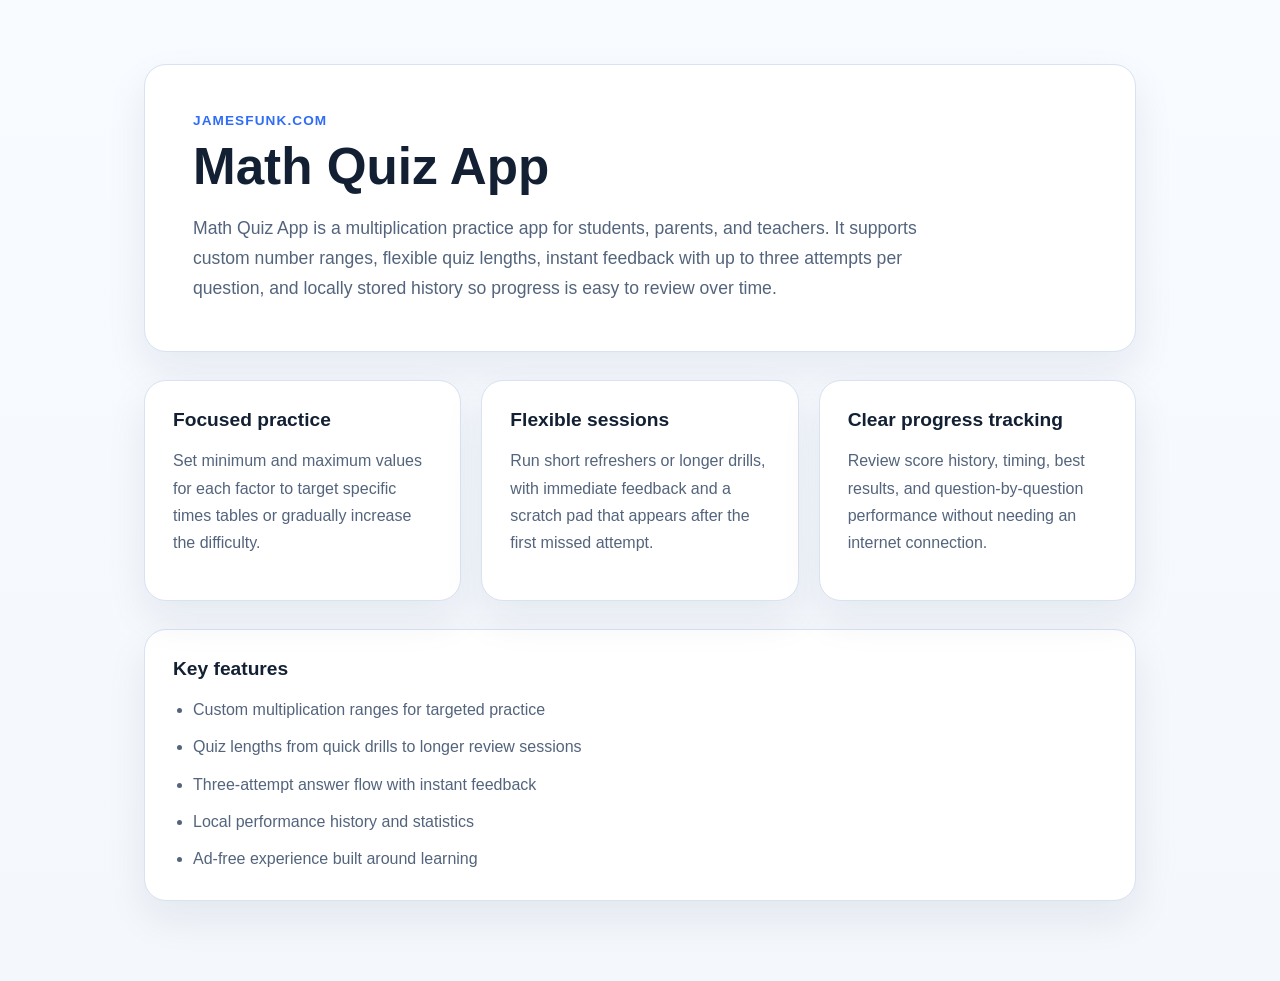
==== index.html @ 58355dc2 "Initial GitHub Pages site Co-authored-by: Copilot <223556219+Copilot@users.noreply.github.com>" ====
<!DOCTYPE html>
<html lang="en">
<head>
  <meta charset="UTF-8">
  <meta name="viewport" content="width=device-width, initial-scale=1.0">
  <title>James Funk | Math Quiz App</title>
  <meta
    name="description"
    content="A GitHub Pages landing page describing the Math Quiz App multiplication practice project."
  >
  <link rel="stylesheet" href="styles.css">
</head>
<body>
  <main class="page">
    <section class="hero">
      <p class="eyebrow">JamesFunk.com</p>
      <h1>Math Quiz App</h1>
      <p class="lead">
        Math Quiz App is a multiplication practice app for students, parents, and teachers.
        It supports custom number ranges, flexible quiz lengths, instant feedback with up to
        three attempts per question, and locally stored history so progress is easy to review
        over time.
      </p>
    </section>

    <section class="card-grid" aria-label="Highlights">
      <article class="card">
        <h2>Focused practice</h2>
        <p>
          Set minimum and maximum values for each factor to target specific times tables or
          gradually increase the difficulty.
        </p>
      </article>

      <article class="card">
        <h2>Flexible sessions</h2>
        <p>
          Run short refreshers or longer drills, with immediate feedback and a scratch pad that
          appears after the first missed attempt.
        </p>
      </article>

      <article class="card">
        <h2>Clear progress tracking</h2>
        <p>
          Review score history, timing, best results, and question-by-question performance
          without needing an internet connection.
        </p>
      </article>
    </section>

    <section class="details">
      <h2>Key features</h2>
      <ul>
        <li>Custom multiplication ranges for targeted practice</li>
        <li>Quiz lengths from quick drills to longer review sessions</li>
        <li>Three-attempt answer flow with instant feedback</li>
        <li>Local performance history and statistics</li>
        <li>Ad-free experience built around learning</li>
      </ul>
    </section>
  </main>
</body>
</html>
---- styles.css ----
:root {
  color-scheme: light;
  --bg: #f4f7fb;
  --surface: #ffffff;
  --text: #132033;
  --muted: #53647c;
  --accent: #2f6df6;
  --border: #d8e2f2;
  --shadow: 0 18px 40px rgba(27, 52, 97, 0.08);
}

* {
  box-sizing: border-box;
}

body {
  margin: 0;
  font-family: Arial, Helvetica, sans-serif;
  color: var(--text);
  background: linear-gradient(180deg, #f8fbff 0%, var(--bg) 100%);
}

.page {
  max-width: 1040px;
  margin: 0 auto;
  padding: 64px 24px 80px;
}

.hero,
.card,
.details {
  background: var(--surface);
  border: 1px solid var(--border);
  border-radius: 22px;
  box-shadow: var(--shadow);
}

.hero {
  padding: 48px;
}

.eyebrow {
  margin: 0 0 12px;
  color: var(--accent);
  font-size: 0.85rem;
  font-weight: 700;
  letter-spacing: 0.08em;
  text-transform: uppercase;
}

h1,
h2 {
  margin: 0;
}

h1 {
  font-size: clamp(2.4rem, 4vw, 4rem);
  line-height: 1.05;
}

.lead {
  max-width: 760px;
  margin: 20px 0 0;
  color: var(--muted);
  font-size: 1.1rem;
  line-height: 1.7;
}

.card-grid {
  display: grid;
  grid-template-columns: repeat(auto-fit, minmax(220px, 1fr));
  gap: 20px;
  margin-top: 28px;
}

.card,
.details {
  padding: 28px;
}

.card h2,
.details h2 {
  margin-bottom: 12px;
  font-size: 1.2rem;
}

.card p,
.details li {
  color: var(--muted);
  line-height: 1.7;
}

.details {
  margin-top: 28px;
}

.details ul {
  margin: 16px 0 0;
  padding-left: 20px;
}

.details li + li {
  margin-top: 10px;
}

@media (max-width: 640px) {
  .page {
    padding: 24px 16px 48px;
  }

  .hero,
  .card,
  .details {
    padding: 24px;
  }
}
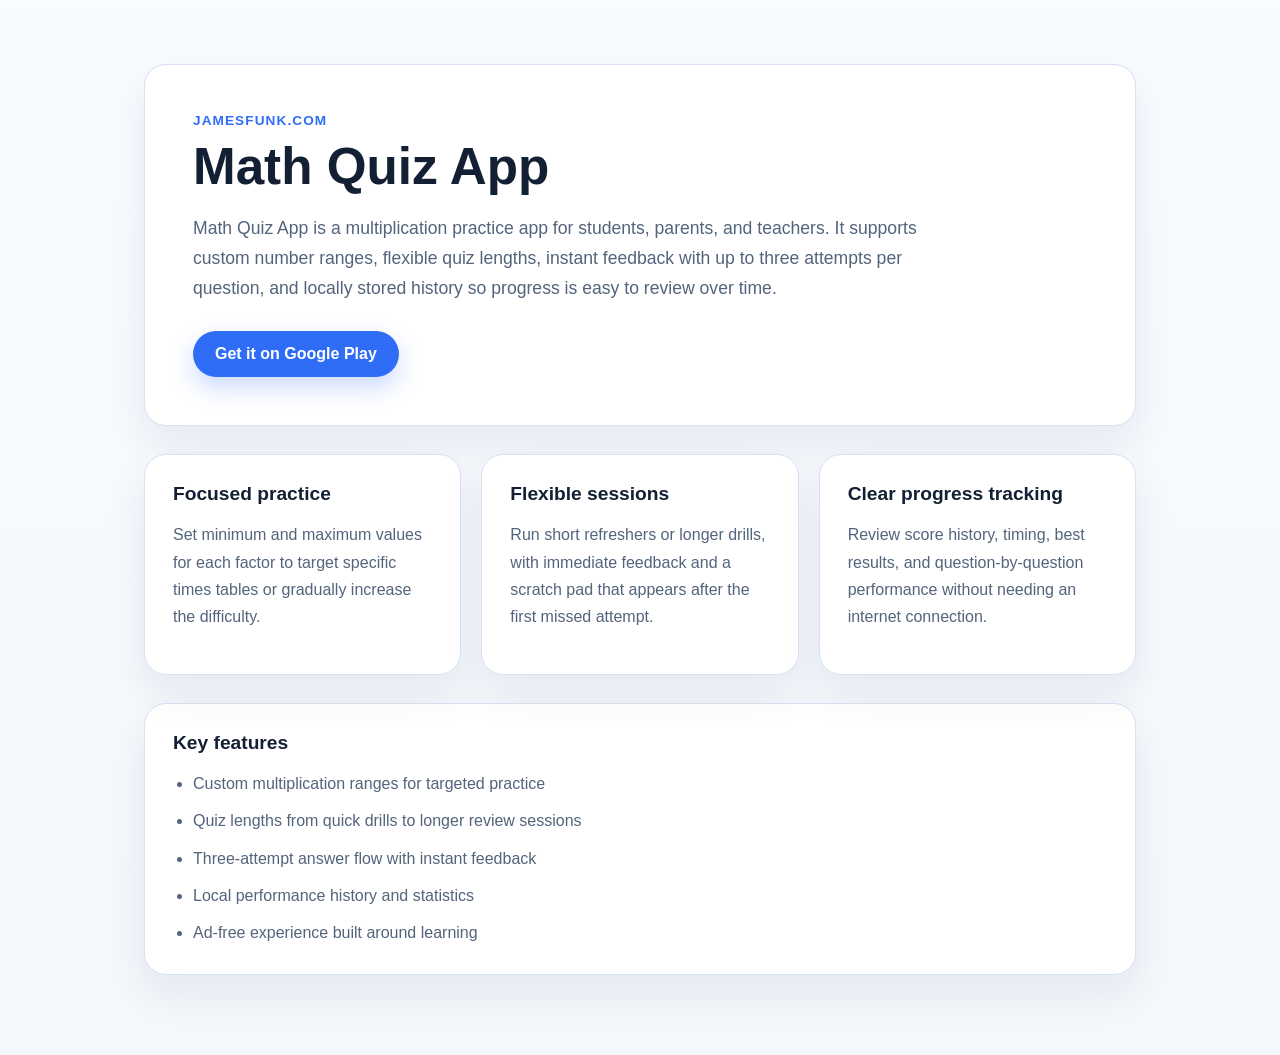
==== commit 13b2dbf6: "Add Google Play app link Co-authored-by: Copilot <223556219+Copilot@users.noreply.github.com>" ====
--- a/index.html
+++ b/index.html
@@ -20,6 +20,14 @@
         It supports custom number ranges, flexible quiz lengths, instant feedback with up to
         three attempts per question, and locally stored history so progress is easy to review
         over time.
+      </p>
+      <p class="hero-actions">
+        <a
+          class="button-link"
+          href="https://play.google.com/store/apps/details?id=com.jfunk42.mathquiz"
+          target="_blank"
+          rel="noreferrer"
+        >Get it on Google Play</a>
       </p>
     </section>
 
--- a/styles.css
+++ b/styles.css
@@ -66,6 +66,28 @@
   line-height: 1.7;
 }
 
+.hero-actions {
+  margin: 28px 0 0;
+}
+
+.button-link {
+  display: inline-block;
+  padding: 14px 22px;
+  border-radius: 999px;
+  background: var(--accent);
+  color: #ffffff;
+  font-weight: 700;
+  text-decoration: none;
+  transition: transform 0.15s ease, box-shadow 0.15s ease;
+  box-shadow: 0 10px 24px rgba(47, 109, 246, 0.25);
+}
+
+.button-link:hover,
+.button-link:focus-visible {
+  transform: translateY(-1px);
+  box-shadow: 0 14px 28px rgba(47, 109, 246, 0.32);
+}
+
 .card-grid {
   display: grid;
   grid-template-columns: repeat(auto-fit, minmax(220px, 1fr));
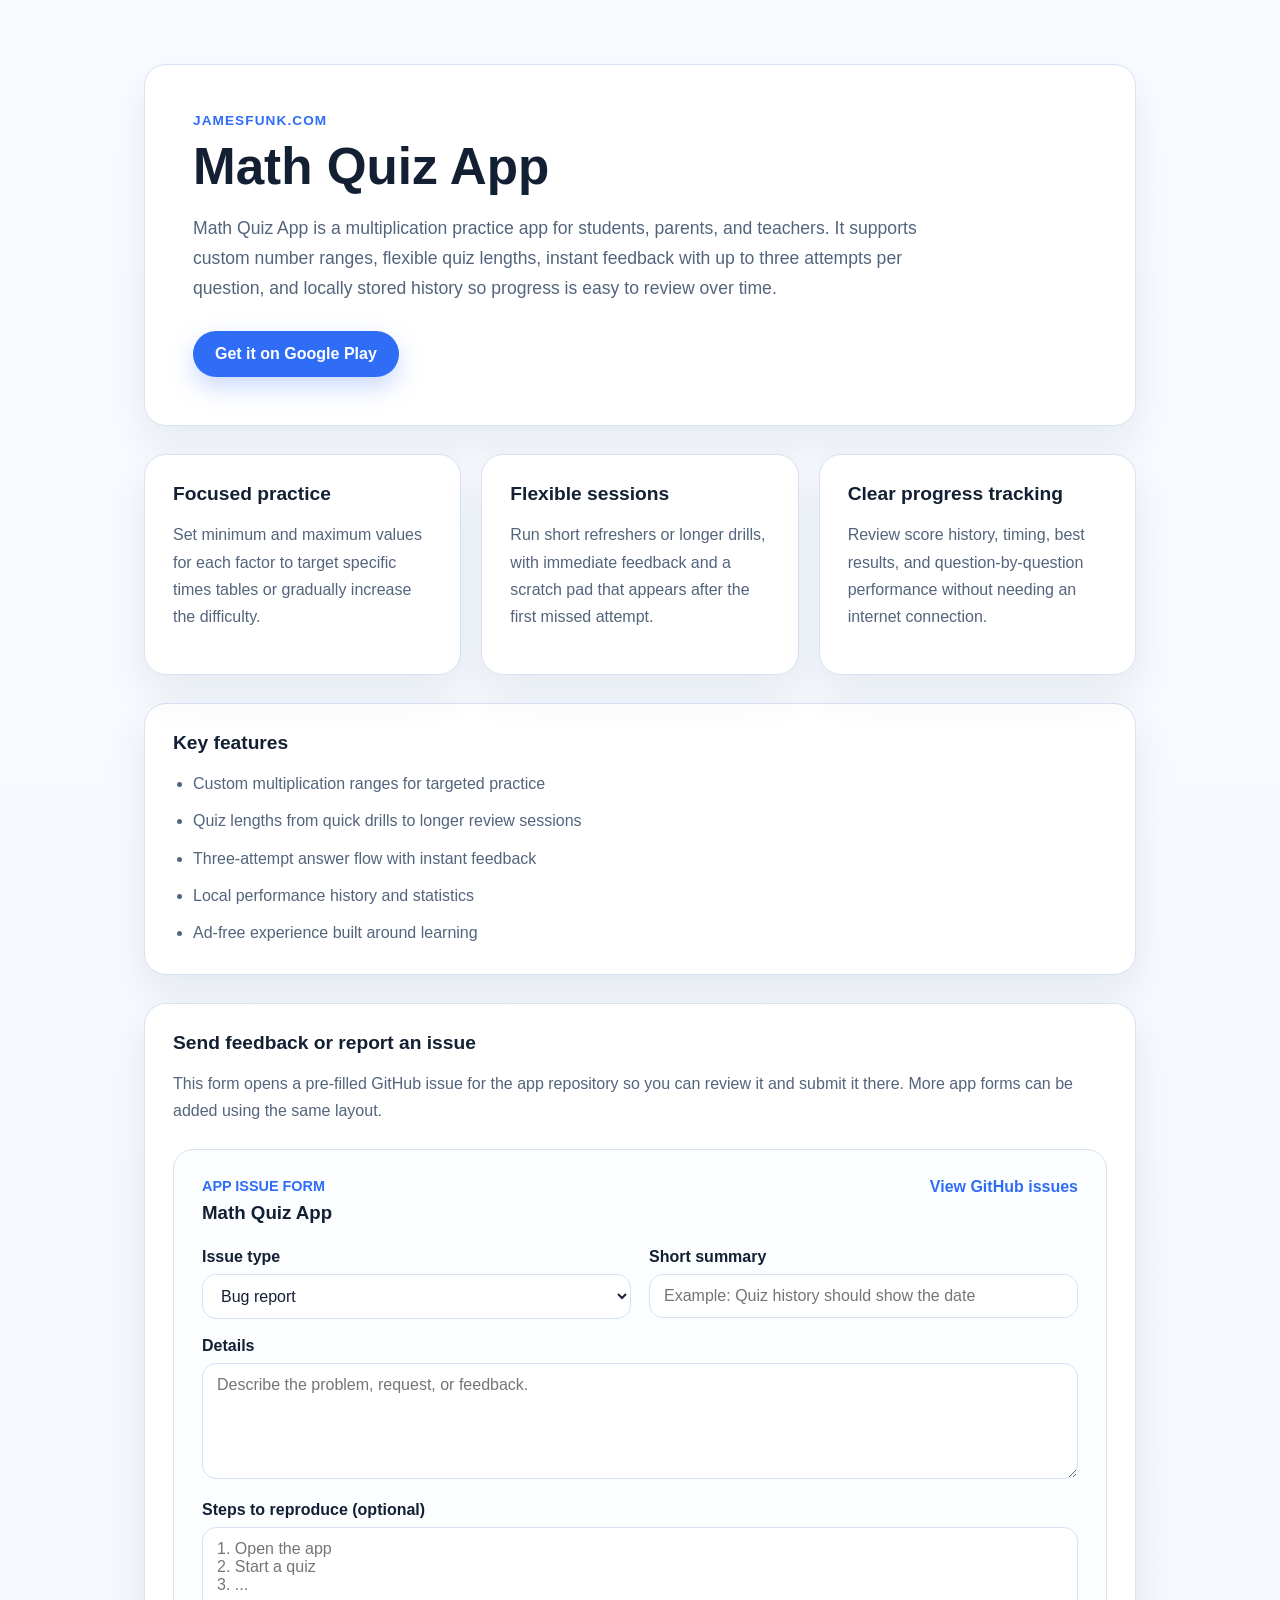
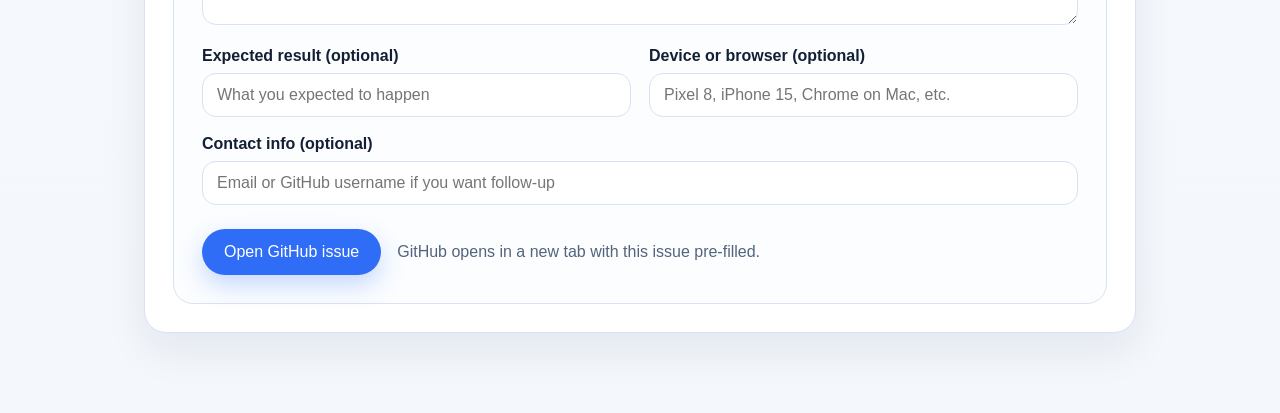
==== commit ecd44651: "Add GitHub issue form to site Co-authored-by: Copilot <223556219+Copilot@users.noreply.github.com>" ====
--- a/index.html
+++ b/index.html
@@ -67,6 +67,112 @@
         <li>Ad-free experience built around learning</li>
       </ul>
     </section>
+
+    <section class="details support-section">
+      <h2>Send feedback or report an issue</h2>
+      <p class="section-copy">
+        This form opens a pre-filled GitHub issue for the app repository so you can review it
+        and submit it there. More app forms can be added using the same layout.
+      </p>
+
+      <article class="support-card">
+        <div class="support-card-header">
+          <div>
+            <p class="support-label">App issue form</p>
+            <h3>Math Quiz App</h3>
+          </div>
+          <a
+            class="text-link"
+            href="https://github.com/jfunk42/multiplication-practice/issues"
+            target="_blank"
+            rel="noreferrer"
+          >View GitHub issues</a>
+        </div>
+
+        <form
+          class="github-issue-form"
+          data-github-repo="jfunk42/multiplication-practice"
+          data-app-name="Math Quiz App"
+        >
+          <div class="form-grid">
+            <label>
+              <span>Issue type</span>
+              <select name="issueType" required>
+                <option value="Bug report">Bug report</option>
+                <option value="Feature request">Feature request</option>
+                <option value="General feedback">General feedback</option>
+              </select>
+            </label>
+
+            <label>
+              <span>Short summary</span>
+              <input
+                type="text"
+                name="summary"
+                maxlength="120"
+                placeholder="Example: Quiz history should show the date"
+                required
+              >
+            </label>
+
+            <label class="full-width">
+              <span>Details</span>
+              <textarea
+                name="details"
+                rows="5"
+                placeholder="Describe the problem, request, or feedback."
+                required
+              ></textarea>
+            </label>
+
+            <label class="full-width">
+              <span>Steps to reproduce (optional)</span>
+              <textarea
+                name="steps"
+                rows="4"
+                placeholder="1. Open the app&#10;2. Start a quiz&#10;3. ..."
+              ></textarea>
+            </label>
+
+            <label>
+              <span>Expected result (optional)</span>
+              <input
+                type="text"
+                name="expected"
+                maxlength="160"
+                placeholder="What you expected to happen"
+              >
+            </label>
+
+            <label>
+              <span>Device or browser (optional)</span>
+              <input
+                type="text"
+                name="environment"
+                maxlength="160"
+                placeholder="Pixel 8, iPhone 15, Chrome on Mac, etc."
+              >
+            </label>
+
+            <label class="full-width">
+              <span>Contact info (optional)</span>
+              <input
+                type="text"
+                name="contact"
+                maxlength="160"
+                placeholder="Email or GitHub username if you want follow-up"
+              >
+            </label>
+          </div>
+
+          <div class="form-actions">
+            <button class="button-link button-button" type="submit">Open GitHub issue</button>
+            <p class="form-note">GitHub opens in a new tab with this issue pre-filled.</p>
+          </div>
+        </form>
+      </article>
+    </section>
   </main>
+  <script src="script.js"></script>
 </body>
 </html>
--- a/styles.css
+++ b/styles.css
@@ -49,7 +49,8 @@
 }
 
 h1,
-h2 {
+h2,
+h3 {
   margin: 0;
 }
 
@@ -107,13 +108,108 @@
 }
 
 .card p,
-.details li {
+.details li,
+.section-copy {
   color: var(--muted);
   line-height: 1.7;
 }
 
 .details {
   margin-top: 28px;
+}
+
+.support-section {
+  margin-top: 28px;
+}
+
+.support-card {
+  margin-top: 24px;
+  padding: 28px;
+  border: 1px solid var(--border);
+  border-radius: 20px;
+  background: #fbfdff;
+}
+
+.support-card-header {
+  display: flex;
+  justify-content: space-between;
+  align-items: flex-start;
+  gap: 16px;
+}
+
+.support-label {
+  margin: 0 0 8px;
+  color: var(--accent);
+  font-size: 0.9rem;
+  font-weight: 700;
+  text-transform: uppercase;
+}
+
+.text-link {
+  color: var(--accent);
+  font-weight: 700;
+  text-decoration: none;
+}
+
+.text-link:hover,
+.text-link:focus-visible {
+  text-decoration: underline;
+}
+
+.form-grid {
+  display: grid;
+  grid-template-columns: repeat(2, minmax(0, 1fr));
+  gap: 18px;
+  margin-top: 24px;
+}
+
+.form-grid label {
+  display: block;
+}
+
+.form-grid span {
+  display: block;
+  margin-bottom: 8px;
+  font-weight: 700;
+}
+
+.full-width {
+  grid-column: 1 / -1;
+}
+
+.form-grid input,
+.form-grid select,
+.form-grid textarea {
+  width: 100%;
+  padding: 12px 14px;
+  border: 1px solid var(--border);
+  border-radius: 14px;
+  font: inherit;
+  color: var(--text);
+  background: var(--surface);
+}
+
+.form-grid textarea {
+  resize: vertical;
+}
+
+.button-button {
+  border: 0;
+  cursor: pointer;
+  font: inherit;
+}
+
+.form-actions {
+  display: flex;
+  align-items: center;
+  gap: 16px;
+  flex-wrap: wrap;
+  margin-top: 24px;
+}
+
+.form-note {
+  margin: 0;
+  color: var(--muted);
 }
 
 .details ul {
@@ -135,4 +231,22 @@
   .details {
     padding: 24px;
   }
-}
+
+  .support-card {
+    padding: 24px;
+  }
+
+  .support-card-header,
+  .form-actions {
+    flex-direction: column;
+    align-items: stretch;
+  }
+
+  .form-grid {
+    grid-template-columns: 1fr;
+  }
+
+  .full-width {
+    grid-column: auto;
+  }
+}
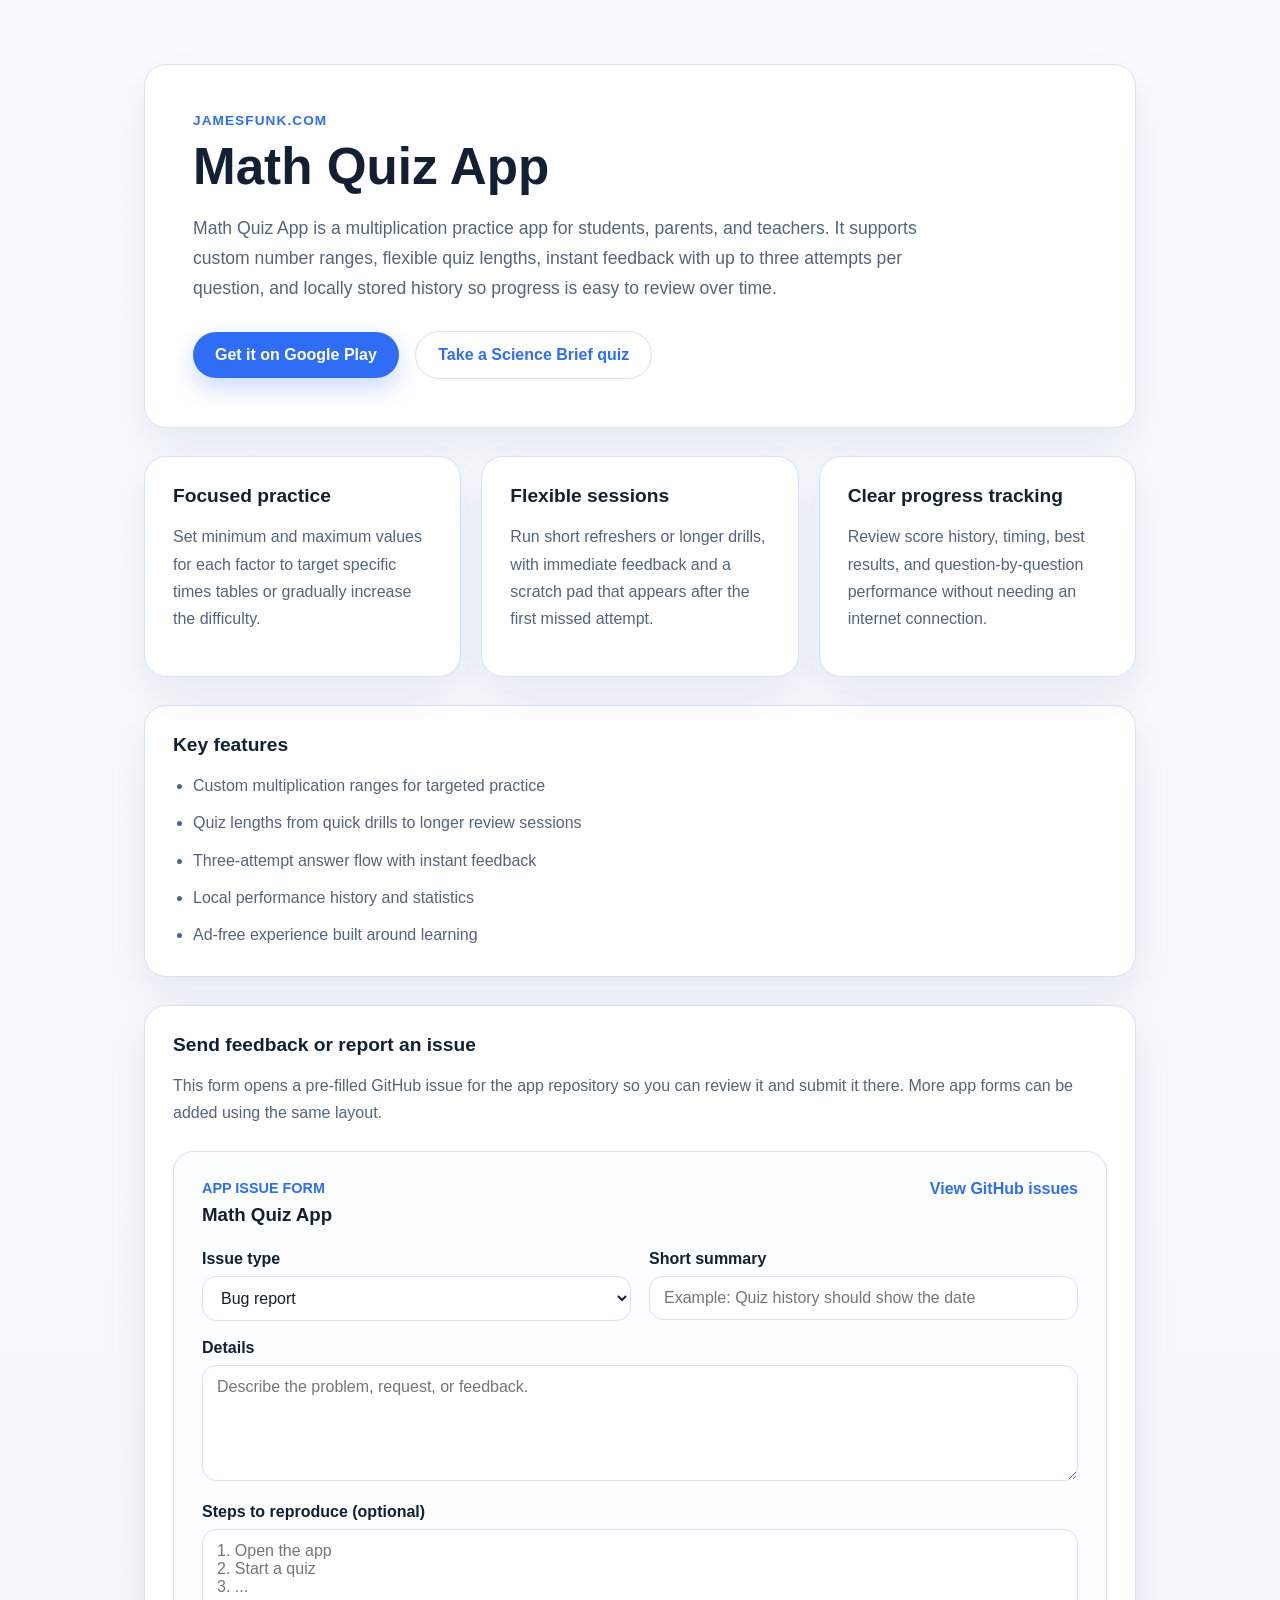
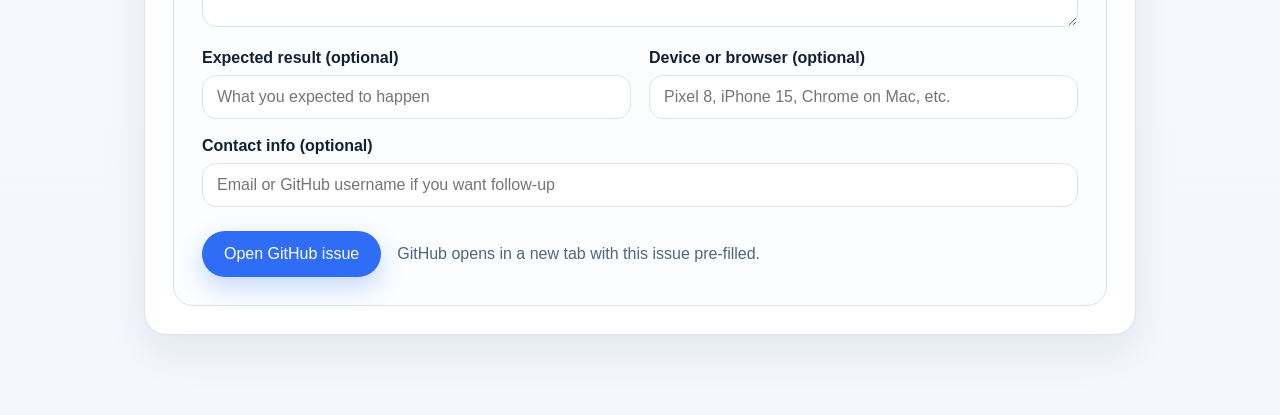
==== commit c1653d2f: "Add podcast quiz experience Co-authored-by: Copilot <223556219+Copilot@users.noreply.github.com>" ====
--- a/index.html
+++ b/index.html
@@ -28,6 +28,7 @@
           target="_blank"
           rel="noreferrer"
         >Get it on Google Play</a>
+        <a class="button-link secondary-button" href="podcast-quizzes/">Take a Science Brief quiz</a>
       </p>
     </section>
 
--- a/styles.css
+++ b/styles.css
@@ -89,6 +89,19 @@
   box-shadow: 0 14px 28px rgba(47, 109, 246, 0.32);
 }
 
+.secondary-button {
+  margin-left: 12px;
+  color: var(--accent);
+  background: var(--surface);
+  box-shadow: none;
+  border: 1px solid var(--border);
+}
+
+.secondary-button:hover,
+.secondary-button:focus-visible {
+  box-shadow: 0 8px 18px rgba(27, 52, 97, 0.12);
+}
+
 .card-grid {
   display: grid;
   grid-template-columns: repeat(auto-fit, minmax(220px, 1fr));
@@ -242,6 +255,10 @@
     align-items: stretch;
   }
 
+  .secondary-button {
+    margin: 12px 0 0;
+  }
+
   .form-grid {
     grid-template-columns: 1fr;
   }
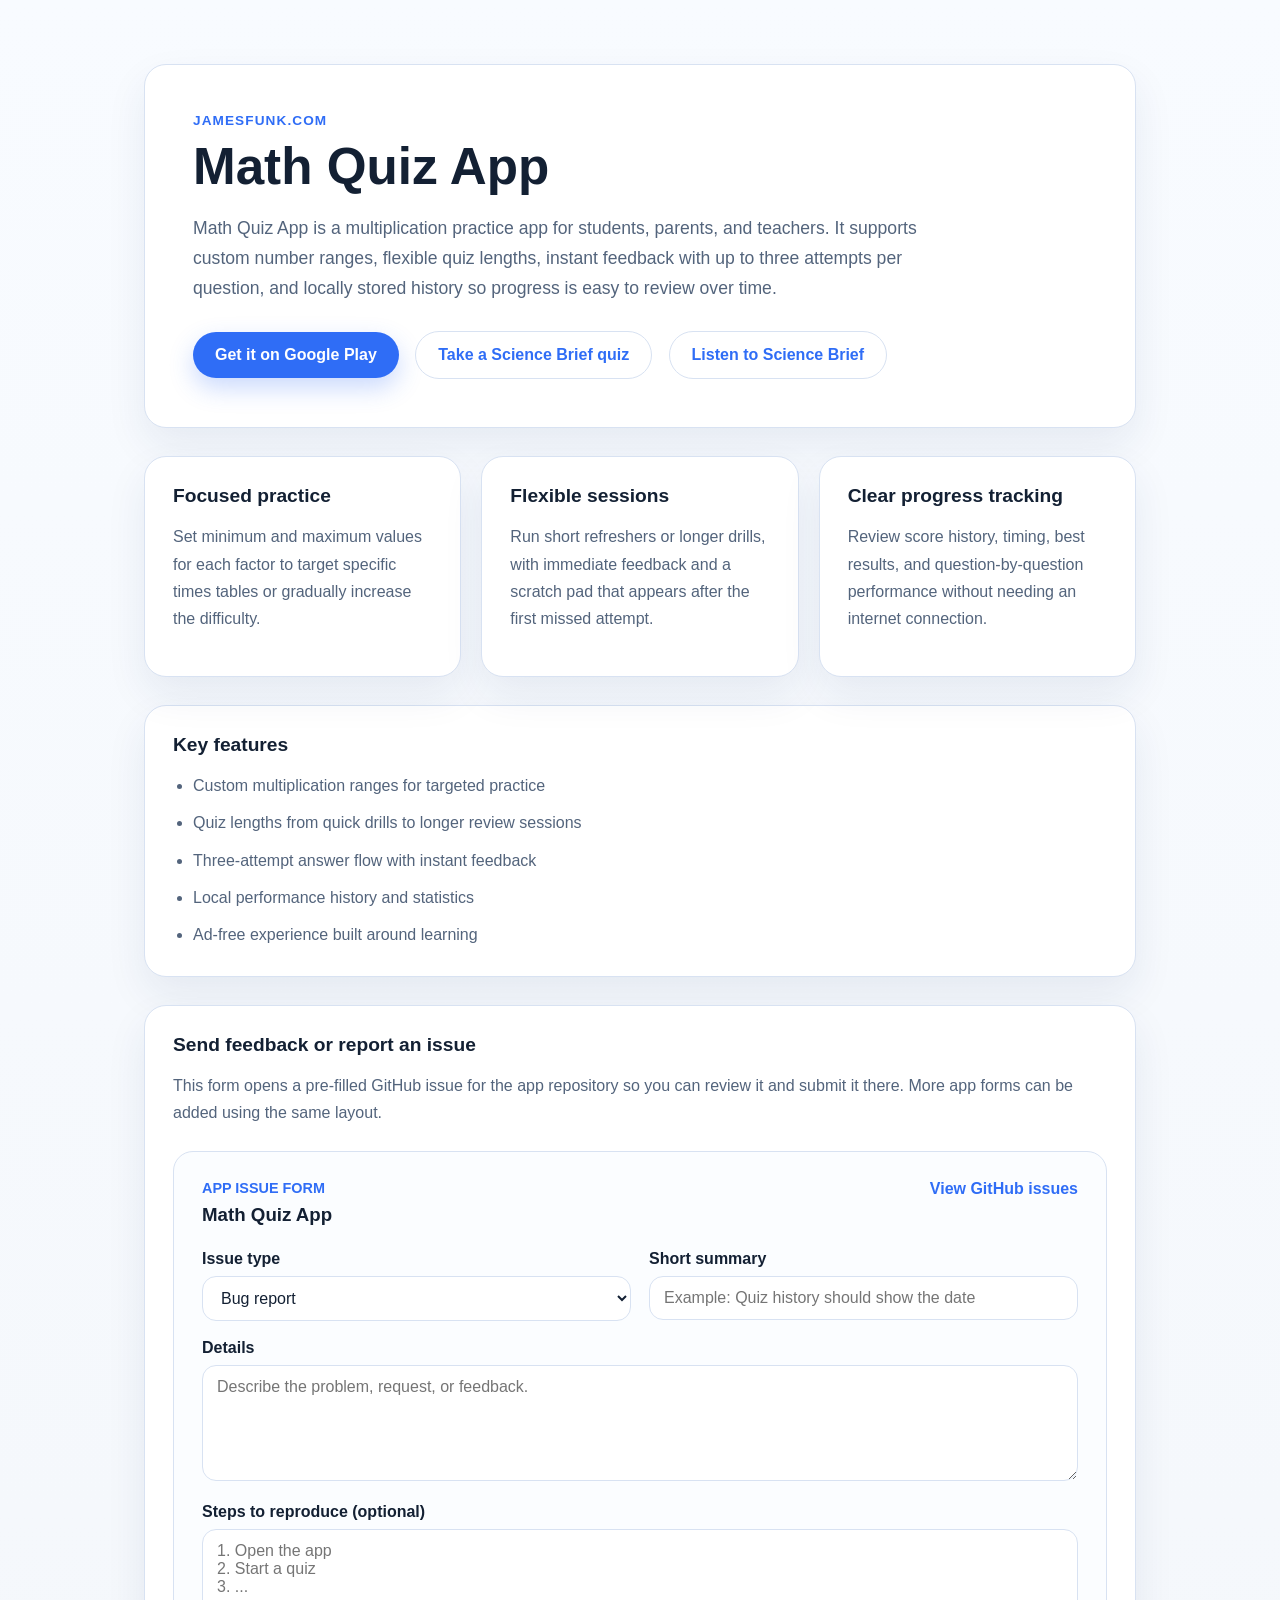
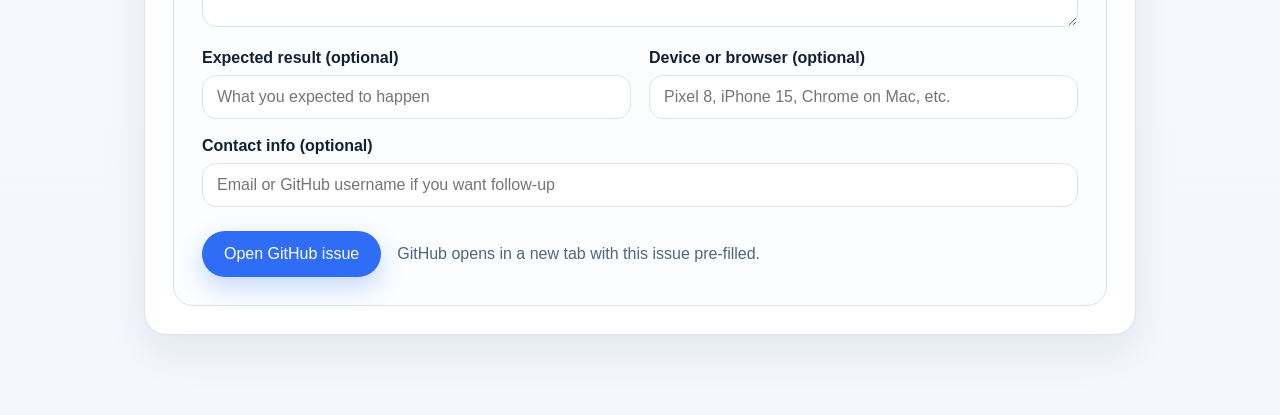
==== commit c425fbb1: "Add Science Brief podcast RSS feed Co-authored-by: Copilot <223556219+Copilot@users.noreply.github.c" ====
--- a/index.html
+++ b/index.html
@@ -7,6 +7,12 @@
   <meta
     name="description"
     content="A GitHub Pages landing page describing the Math Quiz App multiplication practice project."
+  >
+  <link
+    rel="alternate"
+    type="application/rss+xml"
+    title="jFunk42 Science Brief"
+    href="https://jamesfunk.com/podcasts/science-brief/rss.xml"
   >
   <link rel="stylesheet" href="styles.css">
 </head>
@@ -29,6 +35,7 @@
           rel="noreferrer"
         >Get it on Google Play</a>
         <a class="button-link secondary-button" href="podcast-quizzes/">Take a Science Brief quiz</a>
+        <a class="button-link secondary-button" href="podcasts/science-brief/">Listen to Science Brief</a>
       </p>
     </section>
 
